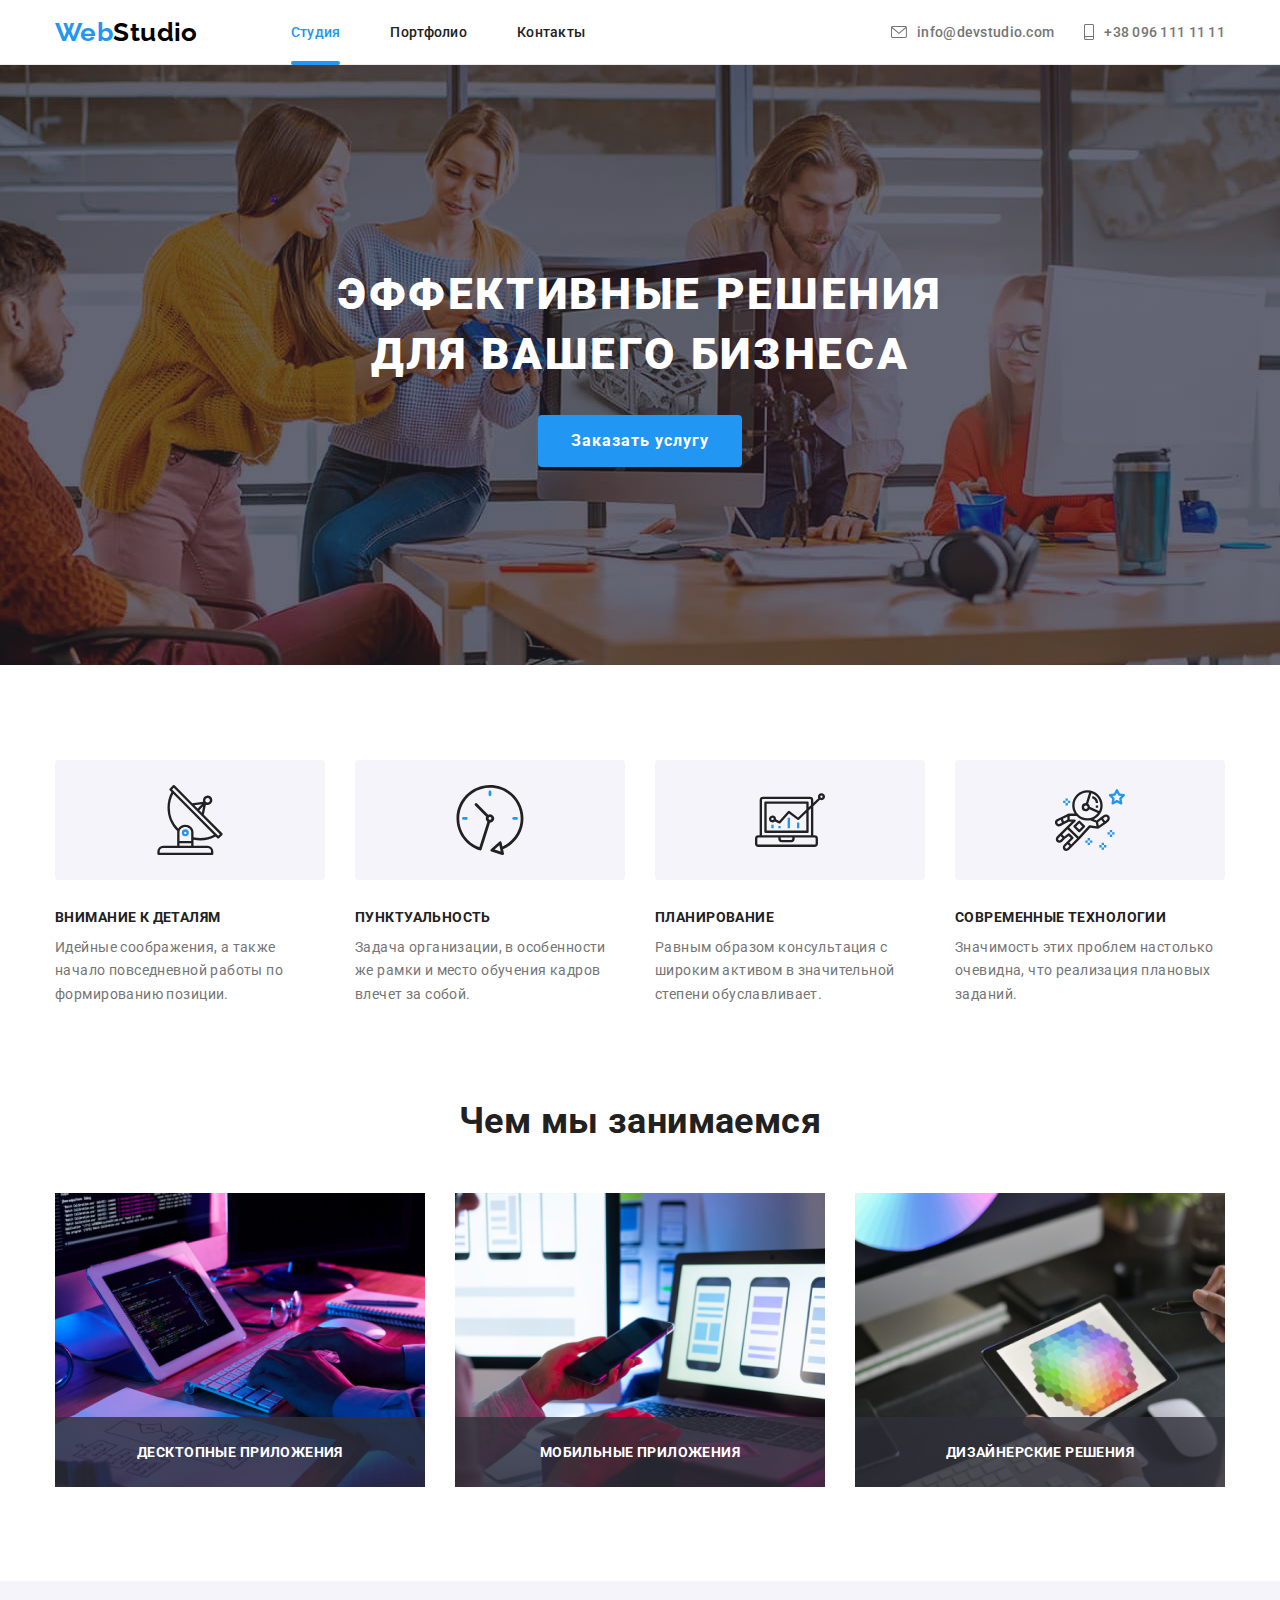
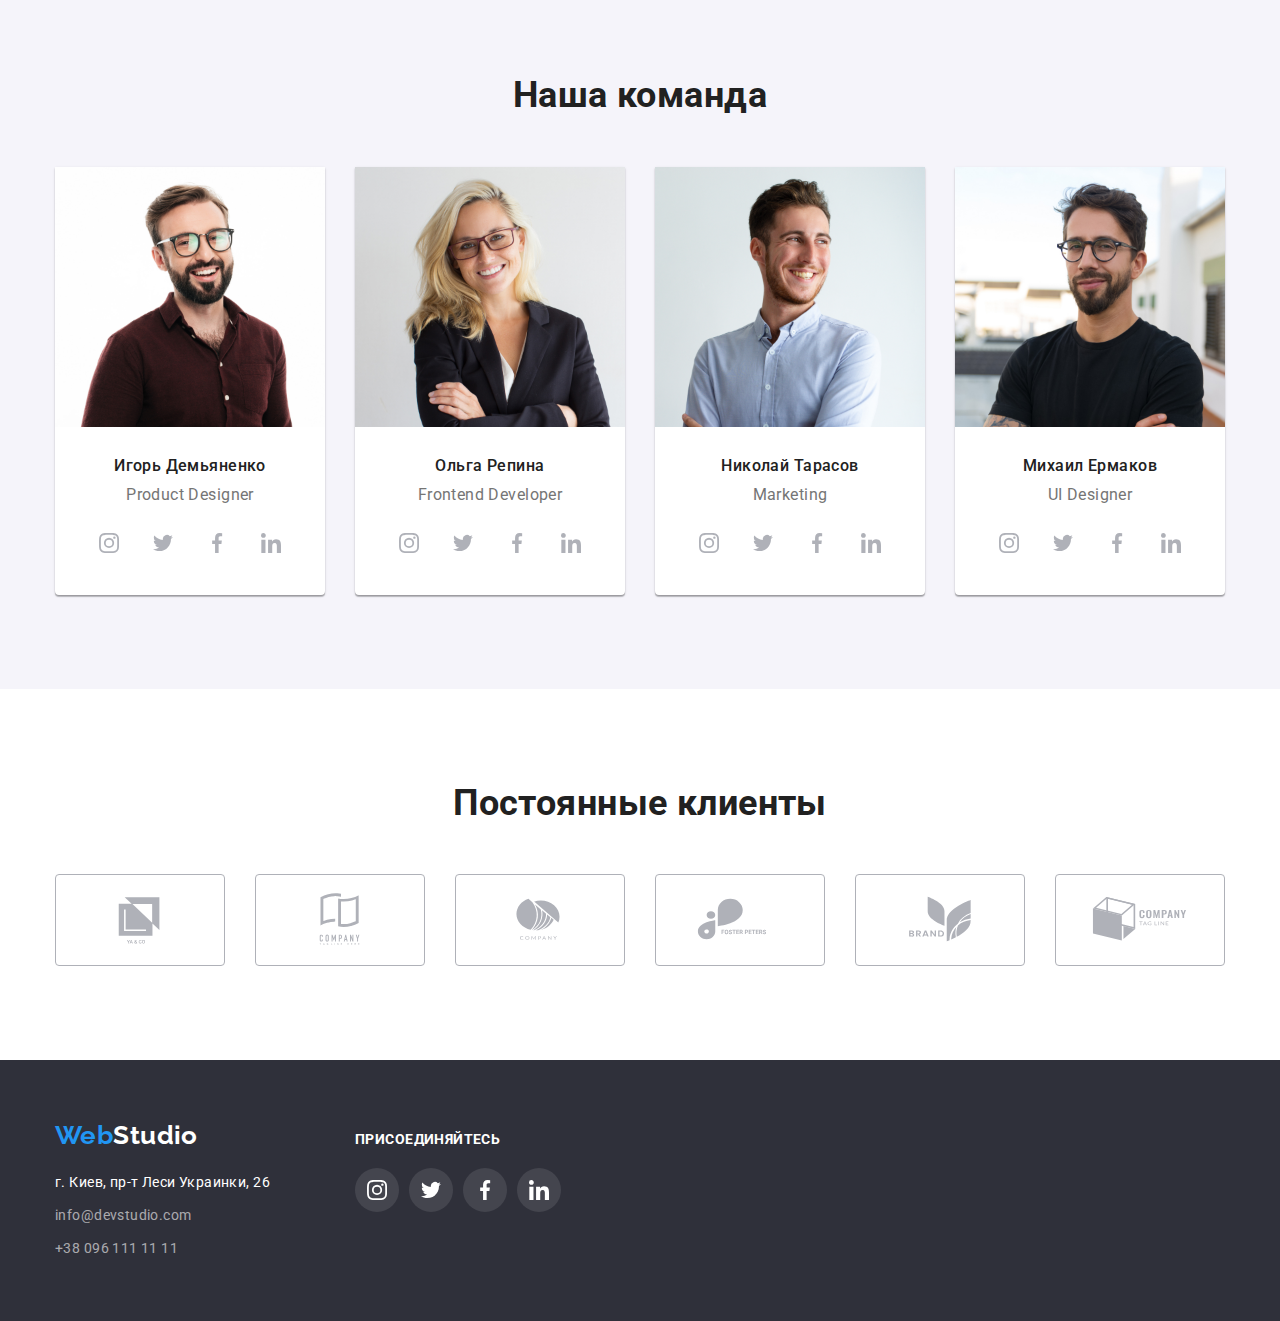
==== index.html @ 7743cda0 "клонирую прошлый репозиторий с работы 5 на 6" ====
<!DOCTYPE html>
<html lang="ru">

<head>
    <meta charset="UTF-8">
    <meta http-equiv="X-UA-Compatible" content="IE=edge">
    <meta name="viewport" content="width=device-width, initial-scale=1.0">
    <title>Document</title>
    <link href="https://fonts.googleapis.com/css2?family=Raleway:wght@700&family=Roboto:wght@400;500;700;900&display=swap"
        rel="stylesheet">
    <link rel="stylesheet"
        href="https://cdnjs.cloudflare.com/ajax/libs/modern-normalize/1.1.0/modern-normalize.min.css">
    <link rel="stylesheet" href="./css/styles.css">
</head>

<body class="page">
    <!--верхняя линия хедер-->
    <header class="page-header">
        <div class="conteiner">
            <!--раздел основной навигации-->
            <nav class="main-nav">
                <!--логотип хедер-->
                <a href="./index.html" class="logo">
                    <span class="accent">Web</span>Studio
                </a>
                <!-- навигация по сайту -->
                <ul class="site-nav list">
                    <li class="item"><a href="./index.html" class="link current">Студия</a></li>
                    <li class="item"><a href="./portfolio.html" class="link current-hover">Портфолио</a></li>
                    <li class="item"><a href="" class="link current-hover">Контакты</a></li>
                </ul>
            </nav>
            <!--контакты хедер-->
            <ul class="contact-nav list">
                <li class="item">
                    <a href="mailto:info@devstudio.com" class="link current-hover">
                        <svg class="icon" width="16" height="12">
                            <use href="./images/icons.svg#envelope"></use>
                        </svg>
                        info@devstudio.com
                    </a>
                </li>
                <li class="item">
                    <a href="tel:+380961111111" class="link current-hover">
                        <svg class="icon" width="10" height="16">
                            <use href="./images/icons.svg#smartphone"></use>
                        </svg>
                        +38 096 111 11 11
                    </a>
                </li>
            </ul>
        </div>
    </header>

    <main>
        <!--Шапка-->
        <section class="section hero">
                <h1 class="hero-title">Эффективные решения для вашего бизнеса</h1>
                <button type="button" class="button primary" data-modal-open>Заказать услугу</button>
        </section>
        
        <!--Особенности-->
        <section class="section">
            <div class="conteiner">
                <!-- этот тег будет скрыт -->
                <h2 class="section-title not-displaye">Особенности</h2>

                <ul class="feature-list list">

                    <li class="item">
                        <div class="for-icon">
                            <svg class="icon" width="70" height="70">
                                <use href="./images/icons.svg#antenna"></use>
                            </svg>
                        </div>
                        <h3 class="title">Внимание к деталям</h3>
                        <p class="text">Идейные соображения, а также начало повседневной работы по формированию позиции.
                        </p>
                    </li>

                    <li class="item">
                        <div class="for-icon">
                            <svg class="icon" width="70" height="70">
                                <use href="./images/icons.svg#clock"></use>
                            </svg>
                        </div>
                        <h3 class="title">Пунктуальность</h3>
                        <p class="text">Задача организации, в особенности же рамки и место обучения кадров влечет за
                            собой.
                        </p>
                    </li>

                    <li class="item">
                        <div class="for-icon">
                            <svg class="icon" width="70" height="70">
                                <use href="./images/icons.svg#diagram"></use>
                            </svg>
                        </div>
                        <h3 class="title">Планирование</h3>
                        <p class="text">Равным образом консультация с широким активом в значительной степени
                            обуславливает.
                        </p>
                    </li>

                    <li class="item">
                        <div class="for-icon">
                            <svg class="icon" width="70" height="70">
                                <use href="./images/icons.svg#astronaut"></use>
                            </svg>
                        </div>
                        <h3 class="title">Современные технологии</h3>
                        <p class="text">Значимость этих проблем настолько очевидна, что реализация плановых заданий.</p>
                    </li>

                </ul>
            </div>
        </section>

        <!--Чем мы занимаемся-->
        <section class="section skills">
            <div class="conteiner">
                <h2 class="section-title">Чем мы занимаемся</h2>

                <ul class="skills-list list">
                    <li class="item">
                        <img class="image" src="./images/programming.jpg" alt="Десктопный приложения" width="370">
                        <h3 class="title">Десктопные приложения</h3>
                    </li>
                    <li class="item">
                        <img class="image" src="./images/Adaptive-layout.jpg" alt="мобильные приложения" width="370">
                        <h3 class="title">Мобильные приложения</h3>
                    </li>
                    <li class="item">
                        <img class="image" src="./images/design-and-art.jpg" alt="дизайнерские решения" width="370">
                        <h3 class="title">Дизайнерские решения</h3>
                    </li>
                </ul>
                
            </div>
        </section>

        <!-- Наша команда -->
        <section class="section team">
            <div class="conteiner">

                <h2 class="section-title">Наша команда</h2>

                <ul class="team-list list">

                    <li class="team-member">
                        <img class="image" src="./images/imgteam.jpg" alt="Дизайнер продуктов" width="270">
                        <div class="bottom-description">
                            <h3 class="title">Игорь Демьяненко</h3>
                            <p class="text">Product Designer</p>
                            <ul class="social-links list">

                                <li class="item">
                                    <a class="link instagram" href="">
                                        <svg class="icon" width="20" height="20">
                                            <use href="./images/icons.svg#instagram"></use>
                                        </svg>
                                    </a>
                                </li>

                                <li class="item">
                                    <a class="link twitter" href="">
                                        <svg class="icon" width="20" height="20">
                                            <use href="./images/icons.svg#twitter"></use>
                                        </svg>
                                    </a>
                                </li>

                                <li class="item">
                                    <a class="link facebook" href="">
                                        <svg class="icon" width="20" height="20">
                                            <use href="./images/icons.svg#facebook"></use>
                                        </svg>
                                    </a>
                                </li>

                                <li class="item">
                                    <a class="link linkedin" href="">
                                        <svg class="icon" width="20" height="20">
                                            <use href="./images/icons.svg#linkedin"></use>
                                        </svg>
                                    </a>
                                </li>

                            </ul>
                        </div>
                    </li>

                    <li class="team-member">
                        <img class="image" src="./images/imgteam1.jpg" alt="Фронтенд-разработчик" width="270">
                        <div class="bottom-description">
                            <h3 class="title">Ольга Репина</h3>
                            <p class="text">Frontend Developer</p>
                            <ul class="social-links list">

                                <li class="item">
                                    <a class="link instagram" href="">
                                        <svg class="icon" width="20" height="20">
                                            <use href="./images/icons.svg#instagram"></use>
                                        </svg>
                                    </a>
                                </li>

                                <li class="item">
                                    <a class="link twitter" href="">
                                        <svg class="icon" width="20" height="20">
                                            <use href="./images/icons.svg#twitter"></use>
                                        </svg>
                                    </a>
                                </li>

                                <li class="item">
                                    <a class="link facebook" href="">
                                        <svg class="icon" width="20" height="20">
                                            <use href="./images/icons.svg#facebook"></use>
                                        </svg>
                                    </a>
                                </li>

                                <li class="item">
                                    <a class="link linkedin" href="">
                                        <svg class="icon" width="20" height="20">
                                            <use href="./images/icons.svg#linkedin"></use>
                                        </svg>
                                    </a>
                                </li>

                            </ul>
                        </div>
                    </li>

                    <li class="team-member">
                        <img class="image" src="./images/imgteam2.jpg" alt="Маркетинг" width="270">
                        <div class="bottom-description">
                            <h3 class="title">Николай Тарасов</h3>
                            <p class="text">Marketing</p>
                            <ul class="social-links list">

                                <li class="item">
                                    <a class="link instagram" href="">
                                        <svg class="icon" width="20" height="20">
                                            <use href="./images/icons.svg#instagram"></use>
                                        </svg>
                                    </a>
                                </li>

                                <li class="item">
                                    <a class="link twitter" href="">
                                        <svg class="icon" width="20" height="20">
                                            <use href="./images/icons.svg#twitter"></use>
                                        </svg>
                                    </a>
                                </li>

                                <li class="item">
                                    <a class="link facebook" href="">
                                        <svg class="icon" width="20" height="20">
                                            <use href="./images/icons.svg#facebook"></use>
                                        </svg>
                                    </a>
                                </li>

                                <li class="item">
                                    <a class="link linkedin" href="">
                                        <svg class="icon" width="20" height="20">
                                            <use href="./images/icons.svg#linkedin"></use>
                                        </svg>
                                    </a>
                                </li>

                            </ul>
                        </div>
                    </li>

                    <li class="team-member">
                        <img class="image" src="./images/imgteam3.jpg" alt="дизайнер интерфейсов" width="270">
                        <div class="bottom-description">
                            <h3 class="title">Михаил Ермаков</h3>
                            <p class="text">UI Designer</p>

                            <ul class="social-links list">
                                
                                <li class="item">
                                    <a class="link instagram" href="">
                                        <svg class="icon" width="20" height="20">
                                            <use href="./images/icons.svg#instagram"></use>
                                        </svg>
                                    </a>
                                </li>

                                <li class="item">
                                    <a class="link twitter" href="">
                                        <svg class="icon" width="20" height="20">
                                            <use href="./images/icons.svg#twitter"></use>
                                        </svg>
                                    </a>
                                </li>

                                <li class="item">
                                    <a class="link facebook" href="">
                                        <svg class="icon" width="20" height="20">
                                            <use href="./images/icons.svg#facebook"></use>
                                        </svg>
                                    </a>
                                </li>

                                <li class="item">
                                    <a class="link linkedin" href="">
                                        <svg class="icon" width="20" height="20">
                                            <use href="./images/icons.svg#linkedin"></use>
                                        </svg>
                                    </a>
                                </li>

                            </ul>
                        </div>
                    </li>

                </ul>

            </div>
        </section>

        <!-- Постоянные клиенты -->
        <section class="section">
            <div class="conteiner">
                <h2 class="section-title">Постоянные клиенты</h2>
                <ul class="list-clients list">

                    <li class="item">
                        <a class="link" href="">
                            <svg class="icon" width="106" height="60">
                                <use href="./images/icons.svg#Logo1"></use> 
                            </svg>
                        </a>
                    </li>

                    <li class="item">
                        <a class="link" href="">
                            <svg class="icon" width="106" height="60">
                                <use href="./images/icons.svg#Logo2"></use> 
                            </svg>
                        </a>
                    </li>

                    <li class="item">
                        <a class="link" href="">
                            <svg class="icon" width="106" height="60">
                                <use href="./images/icons.svg#Logo3"></use> 
                            </svg>
                        </a>
                    </li>

                    <li class="item">
                        <a class="link" href="">
                            <svg class="icon" width="106" height="60">
                                <use href="./images/icons.svg#Logo4"></use> 
                            </svg>
                        </a>
                    </li>

                    <li class="item">
                        <a class="link" href="">
                            <svg class="icon" width="106" height="60">
                                <use href="./images/icons.svg#Logo5"></use> 
                            </svg>
                        </a>
                    </li>

                    <li class="item">
                        <a class="link" href="">
                            <svg class="icon" width="106" height="60">
                                <use href="./images/icons.svg#Logo6"></use> 
                            </svg>
                        </a>
                    </li>

                </ul>
            </div>
        </section>


    </main>

    <!--подвал-->
    <footer class="page-footer">
        <div class="conteiner">

            <div class="logo-and-contacts">
                <!--логотип футер-->
                <a href="./index.html" class="logo">
                    <span class="accent">Web</span>Studio
                </a>

                <!--контакты футер-->
                <address class="contact-footer list">
                    <p class="text">г. Киев, пр-т Леси Украинки, 26</p>
                    <a class="link" href="mailto:info@devstudio.com">info@devstudio.com</a>
                    <a class="link" href="tel:+380961111111">+38 096 111 11 11</a>
                </address>
            </div>

            <!-- наши соцсети  -->
            <div class="our-social-networks">
                <h2 class="titel">присоединяйтесь</h2>
                <ul class="social-links list">

                    <li class="item">
                        <a class="link instagram" href="">
                            <svg class="icon" width="20" height="20">
                                <use href="./images/icons.svg#instagram"></use>
                            </svg>
                        </a>
                    </li>

                    <li class="item">
                        <a class="link twitter" href="">
                            <svg class="icon" width="20" height="20">
                                <use href="./images/icons.svg#twitter"></use>
                            </svg>
                        </a>
                    </li>

                    <li class="item">
                        <a class="link facebook" href="">
                            <svg class="icon" width="20" height="20">
                                <use href="./images/icons.svg#facebook"></use>
                            </svg>
                        </a>
                    </li>

                    <li class="item">
                        <a class="link linkedin" href="">
                            <svg class="icon" width="20" height="20">
                                <use href="./images/icons.svg#linkedin"></use>
                            </svg>
                        </a>
                    </li>

                </ul>
            </div>
         
        </div>
    </footer>

    <!-- модальное окно (можно в любой части странице писать код он будет позицеонирован абсолютно) -->
    <div class="beckdrop is-hidden" data-modal>
        <div class="modal">
            <button type="button" class="button" data-modal-close >
                <svg class="icon" width="18" height="18">
                    <use href="./images/icons.svg#close-black"></use>
                </svg>
            </button>
        </div>
    </div>

    <!-- js для вкл/откл модального окна через селектор класса is-hidden (кнопка в hero/кнопка в modal) -->
    <script src="./js/modal.js"></script>
    
</body>

</html>
---- css/styles.css ----
/*цвет текста вторичный #757575;*/
/*цвет текста основной #212121;*/
/*цвет текста WebStudio #000000 #2196F3 #FFFFFF;*/
/*цвет текста кнопка, ссылки #2196F3;*/
/*нижние контакты rgba(255, 255, 255, 0.6);*/
/*цвет фона оновной #E5E5E5;*/
/*цвет фона хедер #FFFFFF;*/
/*цвет фона шапка, футер  #2F303A;*/
/*цвет фона наша команта #F5F4FA;*/
/*цвет фона наша команда карточки #FFFFFF;*/

:root {
  --primary-text-color: #757575;
  --title-text-color: #212121;
  --accent-color: #2196f3;
  --accent-color-effect: #188ce8;
  --text-color-white-a: rgba(255, 255, 255, 0.6);
  --text-color-white: #ffffff;
  --text-color-blac: #000000;
  --bg-color-white: #ffffff;
  --bg-color-light: #f5f4fa;
  --bg-color-hero: #c4c4c4;
  --bg-color-footer: #2f303a;
  --block-border-line: #ececec;
  --card-border-color: #eeeeee;
  --color4: #afb1b8;
  --color3: #757575;
  --size: 24px;
}

body {
  color: var(--primary-text-color);
  background-color: var(--bg-color-white);
  font-family: Roboto, sans-serif;
  letter-spacing: 0.03em;
  font-size: 14px;
}

img {
  display: block;
  width: 100%;
  height: auto;
}

h1,
h2,
h3,
h4,
h5,
h6,
p {
  margin: 0;
}

/* all lists */
.list {
  padding: 0;
  margin: 0;
  list-style: none;
}

/* section container */
.conteiner {
  width: 1200px;
  margin-left: auto;
  margin-right: auto;
  padding-left: 15px;
  padding-right: 15px;
}

/*header*/
.page-header {
  background-color: var(--text-color-white);
  border-bottom: 1px solid var(--block-border-line);
}

.page-header .conteiner,
.conteiner .main-nav,
.main-nav .site-nav,
.conteiner .contact-nav {
  display: flex;
  align-items: center;
  flex-wrap: wrap;
}

/*header logo*/
.logo {
  margin-right: 93px;
  color: var(--text-color-blac);
  font-family: Raleway, cursive;
  font-weight: bold;
  font-size: 26px;
  line-height: 1.19;
  text-decoration: none;
}

.logo .accent {
  color: var(--accent-color);
}

/*site-nav and contact-nav*/
.site-nav .item:not(:last-child) {
  margin-right: 50px;
}

.site-nav .link.current {
  color: var(--accent-color);
  position: relative;
}

.site-nav .link.current::after {
  content: ' ';
  position: absolute;
  left: 0;
  bottom: -1px;
  width: 100%;
  min-height: 4px;
  border-radius: 4px;
  background-color: var(--accent-color);
}

/* not in those assignments */
/* .site-nav .current-hover,
.contact-nav .current-hover {
  position: relative;
}
.site-nav .current-hover::after,
.contact-nav .current-hover::after {
  content: ' ';
  position: absolute;
  left: 0;
  bottom: -1px;
  width: 100%;
  min-height: 4px;
  border-radius: 4px;
  background-color: var(--accent-color);
  transform: scale(0);

  transition-property: transform;
  transition-duration: 250ms;
  transition-timing-function: cubic-bezier(0.4, 0, 0.2, 1);
}
.site-nav .current-hover:hover::after,
.contact-nav .current-hover:hover::after,
.site-nav .current-hover:focus::after,
.contact-nav .current-hover:focus::after {
  transform: scale(1);
} */
/* not in those assignments */

.conteiner .contact-nav {
  margin-left: auto;
}

.contact-nav .item:not(:last-child) {
  margin-right: 30px;
}

.site-nav .link,
.contact-nav .link {
  display: block;
  padding: 24px 0;
  color: var(--title-text-color);
  font-weight: 500;
  line-height: 1.15;
  letter-spacing: 0.02em;
  text-decoration: none;

  transition-property: color;
  transition-duration: 250ms;
  transition-timing-function: cubic-bezier(0.4, 0, 0.2, 1);
}

.contact-nav .link {
  display: flex;
  align-items: center;
  color: var(--primary-text-color);
  fill: var(--color3);

  transition-property: color, fill;
}

.site-nav .link:hover,
.site-nav .link:focus,
.contact-nav .link:hover,
.contact-nav .link:focus {
  color: var(--accent-color);
  fill: var(--accent-color);
}

.contact-nav .icon {
  margin-right: 10px;
}

/* main */
/*hero*/
.section.hero {
  max-width: 1600px;
  height: 600px;
  margin-left: auto;
  margin-right: auto;
  background-color: var(--bg-color-hero);
  background-image: linear-gradient(to right, rgba(47, 48, 58, 0.4), rgba(47, 48, 58, 0.4)),
    url(../images/hero-background-image.jpg);
  background-repeat: no-repeat;
  background-position: center;
  background-size: cover;
}

.section.hero {
  text-align: center;
  padding-top: 200px;
  padding-bottom: 200px;
}

.hero .hero-title {
  max-width: 696px;
  margin: auto;
  margin-bottom: 30px;
  font-weight: 900;
  font-size: 44px;
  line-height: 1.36;
  letter-spacing: 0.06em;
  text-transform: uppercase;
  color: var(--text-color-white);
}

/*button*/
.button {
  color: var(--title-text-color);
  background-color: var(--bg-color-light);
  cursor: pointer;
  border-radius: 4px;
  border: 1px solid transparent;
  padding: 0;
  margin: 0;
}

/*hero button*/
.hero .button.primary {
  font-family: inherit;
  font-weight: bold;
  font-size: 16px;
  line-height: 1.87;
  align-items: center;
  letter-spacing: 0.06em;
  padding: 10px 32px;
}

.button.primary {
  color: var(--text-color-white);
  background-color: var(--accent-color);

  transition-property: background-color, box-shadow;
  transition-duration: 250ms;
  transition-timing-function: cubic-bezier(0.4, 0, 0.2, 1);
}

.button.primary:hover,
.button.primary:focus {
  background-color: var(--accent-color-effect);
  box-shadow: 0px 4px 4px rgba(0, 0, 0, 0.15);
}

/*button filter page portfolio*/
.filter.list {
  display: flex;
  justify-content: center;
  margin-bottom: 50px;
}

.filter .items:not(:last-child) {
  margin-right: 8px;
}

.filter .button {
  font-family: inherit;
  font-weight: 500;
  font-size: 16px;
  line-height: 1.62;
  letter-spacing: 0.03em;
  padding: 6px 22px;

  transition-property: color, background-color, box-shadow;
  transition-duration: 250ms;
  transition-timing-function: cubic-bezier(0.4, 0, 0.2, 1);
}

.filter .button:hover,
.filter .button:focus {
  color: var(--text-color-white);
  background-color: var(--accent-color);
  box-shadow: 0px 3px 1px rgba(0, 0, 0, 0.1), 0px 1px 2px rgba(0, 0, 0, 0.08),
    0px 2px 2px rgba(0, 0, 0, 0.12);
}

/*section*/
.section {
  padding-top: 94px;
  padding-bottom: 94px;
}

.section-title {
  margin-top: 0;
  margin-bottom: 50px;
  font-weight: bold;
  font-size: 36px;
  line-height: 1.16;
  text-align: center;
  color: var(--title-text-color);
}

/* hidden headers */
.section-title.not-displaye {
  visibility: hidden;
  margin-bottom: -41.25px;
}

/*features*/
.feature-list {
  display: flex;
  margin-left: -30px;
}

.feature-list .item {
  margin-left: 30px;
  flex-basis: calc(100% / 4 - 30px);
}

.feature-list .for-icon {
  display: flex;
  width: 100%;
  height: 120px;
  background-color: var(--bg-color-light);
  border-radius: 4px;
  margin-bottom: 30px;
}

.for-icon .icon {
  /* width: 70px;
  height: 70px; */
  margin: auto;
}

.feature-list .title {
  margin-bottom: 10px;
  font-weight: bold;
  font-size: 14px;
  line-height: 1.14;
  text-transform: uppercase;
  color: var(--title-text-color);
}

.feature-list .text {
  line-height: 1.71;
}

/* skills */
.section.skills {
  padding-top: 0;
}

.skills .skills-list {
  display: flex;
  margin-left: -30px;
}

.skills-list .item {
  margin-left: 30px;
  flex-basis: calc(100% / 3 - 30px);
  position: relative;
}

.skills-list .title {
  display: flex;
  justify-content: center;
  align-items: center;
  background-color: rgba(47, 48, 58, 0.8);
  color: var(--text-color-white);
  font-size: 14px;
  text-transform: uppercase;
  position: absolute;
  width: 100%;
  min-height: 70px;
  bottom: 0;
}

/*our team*/
.team {
  background-color: var(--bg-color-light);
}

.team-list {
  display: flex;
  margin-left: -30px;
}

.team-list .team-member {
  background-color: var(--bg-color-white);
  text-align: center;
  margin-left: 30px;
  flex-basis: calc(100% / 4 - 30px);
  box-shadow: 0px 1px 3px rgba(0, 0, 0, 0.12), 0px 1px 1px rgba(0, 0, 0, 0.14),
    0px 2px 1px rgba(0, 0, 0, 0.2);
  border-radius: 0px 0px 4px 4px;
}

.team-member .bottom-description {
  padding: 30px 32px;
}

.team-member .title {
  font-weight: 500;
  color: var(--title-text-color);
  margin-bottom: 10px;
}

.team-member .title,
.team-member .text {
  font-size: 16px;
  line-height: 1.18;
}
.team-member .social-links,
.page-footer .social-links {
  display: flex;
  flex-wrap: wrap;
  margin-left: -10px;
}

.social-links .item {
  margin-left: 10px;
  margin-top: 16px;
}

.social-links .link {
  display: flex;
  width: 44px;
  height: 44px;
  border-radius: 50%;
  fill: var(--color4);

  transition-property: background-color, fill;
  transition-duration: 250ms;
  transition-timing-function: cubic-bezier(0.4, 0, 0.2, 1);
}

.social-links .icon {
  margin: auto;
}

.social-links .link:hover,
.social-links .link:focus {
  background-color: var(--accent-color);
  fill: var(--text-color-white);
}

/* Regular customers */
.section .list-clients {
  display: flex;
  margin-left: -30px;
}

.list-clients .item {
  margin-left: 30px;
  flex-basis: calc(100% / 6 - 30px);
}

.list-clients .link {
  display: flex;
  width: 100%;
  height: 92px;
  border-radius: 4px;
  border: 1px solid #afb1b8;
  fill: var(--color4);

  transition-property: border, fill;
  transition-duration: 250ms;
  transition-timing-function: cubic-bezier(0.4, 0, 0.2, 1);
}

.list-clients .link:hover,
.list-clients .link:focus {
  border: 1px solid var(--accent-color);
  fill: var(--accent-color);
}

.list-clients .icon {
  margin: auto;
}

/*page portfolio our work*/
.works-list {
  display: flex;
  flex-wrap: wrap;
  margin-left: -30px;
  margin-top: -30px;
}

.works-list > .works-categories {
  flex-basis: calc(100% / 3 - 30px);
  margin-left: 30px;
  margin-top: 30px;
}

.works-categories .link {
  display: block;
  text-decoration: none;

  transition-property: box-shadow;
  transition-duration: 250ms;
  transition-timing-function: cubic-bezier(0.4, 0, 0.2, 1);
}

.works-categories .link:hover,
.works-categories .link:focus {
  box-shadow: 0px 1px 1px rgba(0, 0, 0, 0.12), 0px 4px 4px rgba(0, 0, 0, 0.06),
    1px 4px 6px rgba(0, 0, 0, 0.16);
}

.works-categories .thumb-description {
  position: relative;
  overflow: hidden;
}

.thumb-description .text {
  position: absolute;
  width: 100%;
  height: 100%;
  top: 0;
  left: 0;
  padding: 63px 24px;
  background-color: rgba(33, 150, 243, 0.9);
  color: var(--text-color-white);
  font-size: 18px;
  line-height: 1.55;

  transform: translateY(101%);

  transition-property: transform;
  transition-duration: 250ms;
  transition-timing-function: cubic-bezier(0.4, 0, 0.2, 1);
}

.works-categories:hover .link .thumb-description .text,
.works-categories .link:focus .thumb-description .text {
  transform: translateY(0);
}

.works-categories .thumb {
  border: solid 1px var(--card-border-color);
  border-top: 0;
  padding: 20px 24px;
}

.thumb .title {
  font-weight: bold;
  font-size: 18px;
  line-height: 2;
  letter-spacing: 0.06em;
  color: var(--title-text-color);
  margin: 0 0 4px;
}

.thumb .text {
  font-size: 16px;
  line-height: 1.87;
  color: var(--primary-text-color);
}

/*footer*/
.page-footer {
  background-color: var(--bg-color-footer);
  color: var(--text-color-white);
  padding-top: 60px;
  padding-bottom: 60px;
}

.page-footer .conteiner {
  display: flex;
  align-items: baseline;
}

/*logo footer*/
.logo-and-contacts .logo {
  color: var(--text-color-white);
  margin-bottom: 20px;
  margin-right: 0;
  display: inline-block;
}

/* contacts footer */
.logo-and-contacts .contact-footer {
  width: 230px;
  margin-right: 70px;
}

.contact-footer .text,
.contact-footer .link {
  font-style: normal;
  line-height: 1.71;
  display: block;
}

.contact-footer .link {
  color: var(--text-color-white-a);
  text-decoration: none;
  margin-top: 9px;

  transition-property: color;
  transition-duration: 250ms;
  transition-timing-function: cubic-bezier(0.4, 0, 0.2, 1);
}

.contact-footer .link:hover,
.contact-footer .link:focus {
  color: var(--accent-color);
}

/* our social networks */
.our-social-networks .titel {
  font-size: 14px;
  line-height: 1.14;
  text-transform: uppercase;
}

.our-social-networks .item {
  margin-top: 20px;
}

.our-social-networks .link {
  background-color: rgba(255, 255, 255, 0.1);
  fill: var(--text-color-white);
}

/* beckdrop */
.beckdrop {
  position: fixed;
  top: 0;
  left: 0;
  width: 100%;
  height: 100%;
  background-color: rgba(0, 0, 0, 0.2);
  opacity: 1;

  transition: opacity 250ms cubic-bezier(0.4, 0, 0.2, 1),
    visibility 250ms cubic-bezier(0.4, 0, 0.2, 1);
}

.beckdrop.is-hidden {
  opacity: 0;
  visibility: hidden;
  pointer-events: none;
}

.beckdrop .modal {
  position: absolute;
  min-width: 528px;
  min-height: 581px;
  top: 50%;
  left: 50%;
  padding: 40px;
  background: var(--bg-color-white);
  box-shadow: 0px 1px 3px rgba(0, 0, 0, 0.12), 0px 1px 1px rgba(0, 0, 0, 0.14),
    0px 2px 1px rgba(0, 0, 0, 0.2);
  border-radius: 4px;

  transform: translate(-50%, -50%) scale(1);

  transition: transform 250ms cubic-bezier(0.4, 0, 0.2, 1);
}

.beckdrop.is-hidden .modal {
  transform: translate(-50%, -50%) scale(0.9);
}

.modal .button {
  position: absolute;
  top: 8px;
  right: 8px;
  display: flex;
  width: 30px;
  height: 30px;
  border: 1px solid rgba(0, 0, 0, 0.1);
  border-radius: 50%;
}

.modal .icon {
  fill: var(--text-color-blac);
  margin: auto;
}
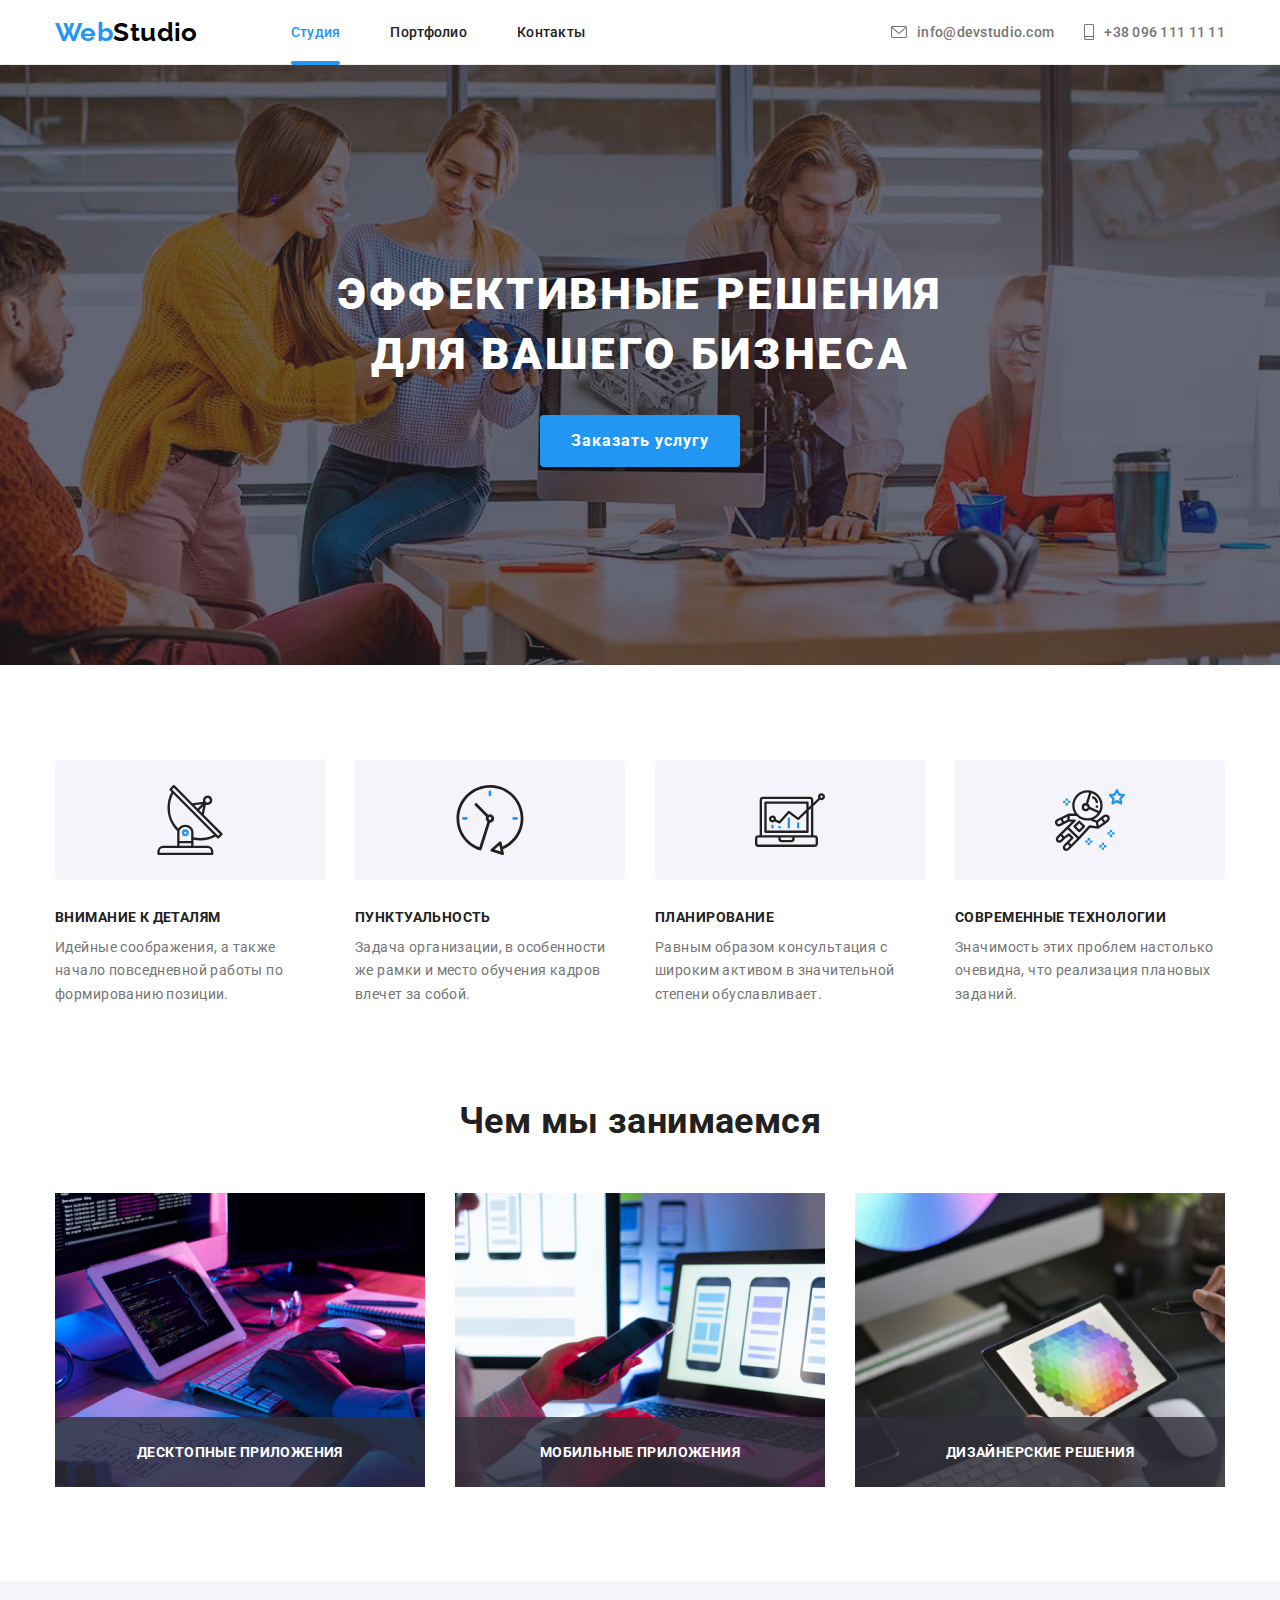
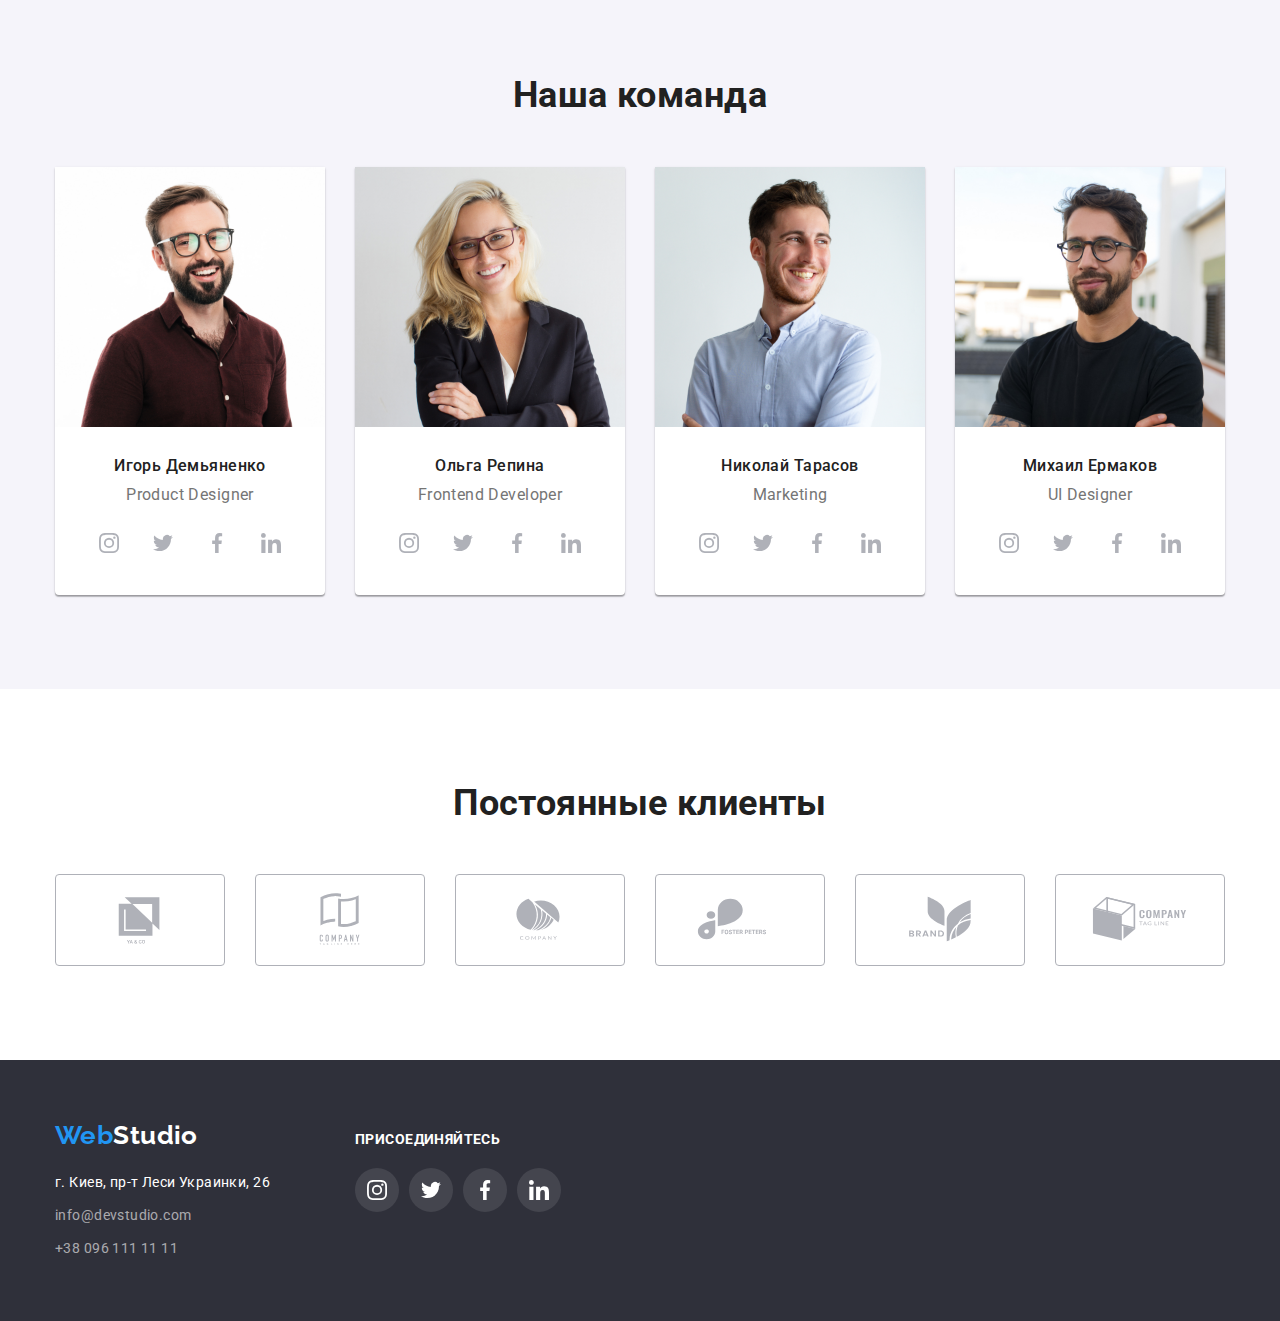
==== commit 8cc26620: "Добавить" ====
--- a/index.html
+++ b/index.html
@@ -447,14 +447,51 @@
         </div>
     </footer>
 
-    <!-- модальное окно (можно в любой части странице писать код он будет позицеонирован абсолютно) -->
+    <!-- модальное окно бекдропом (для для бекдроба и модалки можно в любой части странице писать код поскольку он будет позицеонирован абсолютно) -->
     <div class="beckdrop is-hidden" data-modal>
         <div class="modal">
-            <button type="button" class="button" data-modal-close >
+            <button type="button" class="button-close" data-modal-close >
                 <svg class="icon" width="18" height="18">
                     <use href="./images/icons.svg#close-black"></use>
                 </svg>
             </button>
+
+            <Form class="modal-form">
+
+                <b class="form-request">Оставьте свои данные, мы вам перезвоним</b>
+                
+                <div class="form-field">
+                    <label class="form-label" for="name">Имя</label>
+                    <input class="form-input" type="text" name="name" id="name">
+                </div>
+
+                <div class="form-field">
+                    <label class="form-label" for="tel">Телефон</label>
+                    <input class="form-input" type="tel" name="tel" id="tel">
+                </div>
+
+                <div class="form-field">
+                    <label class="form-label" for="mail">Почта</label>
+                    <input class="form-input" type="email" name="mail" id="mail">
+                </div>
+
+                <div class="form-field">
+                    <label class="form-label" for="comment">Комментарий</label>
+                    <textarea class="form-textarea" name="comment" placeholder="Введите текст" id="comment"></textarea>
+                </div>
+
+                <div class="form-field">
+                    <input class="form-checkbox" type="checkbox" name="mailing" value="mailing" id="agreement"/>
+                    <label class="form-label" for="agreement">
+                        Соглашаюсь с рассылкой и принимаю
+                        <a class="link" href="">Условия договора</a>
+                    </label>
+                </div>
+
+                <button class="button primary" type="submit">Отправить</button>
+
+            </Form>
+
         </div>
     </div>
 
--- a/css/styles.css
+++ b/css/styles.css
@@ -237,19 +237,21 @@
 }
 
 /*hero button*/
-.hero .button.primary {
+.button.primary {
   font-family: inherit;
   font-weight: bold;
   font-size: 16px;
   line-height: 1.87;
   align-items: center;
   letter-spacing: 0.06em;
-  padding: 10px 32px;
+  min-width: 200px;
+  padding: 10px 0;
 }
 
 .button.primary {
   color: var(--text-color-white);
   background-color: var(--accent-color);
+  box-shadow: 0px 4px 4px rgba(0, 0, 0, 0.15);
 
   transition-property: background-color, box-shadow;
   transition-duration: 250ms;
@@ -673,7 +675,8 @@
   transform: translate(-50%, -50%) scale(0.9);
 }
 
-.modal .button {
+/* button close */
+.modal .button-close {
   position: absolute;
   top: 8px;
   right: 8px;
@@ -683,8 +686,75 @@
   border: 1px solid rgba(0, 0, 0, 0.1);
   border-radius: 50%;
 }
-
-.modal .icon {
+.modal .button-close .icon {
   fill: var(--text-color-blac);
   margin: auto;
 }
+
+/* modal form */
+.modal-form .form-request {
+  color: var(--title-text-color);
+  display: block;
+  margin-bottom: 12px;
+  font-size: 20px;
+  text-align: center;
+  letter-spacing: 0.03em;
+}
+
+.modal-form .form-field {
+  display: flex;
+  flex-direction: column;
+  margin-bottom: 10px;
+}
+.modal-form .form-field:nth-child(6) {
+  margin-top: 20px;
+  margin-bottom: 30px;
+  flex-direction: row;
+  justify-content: center;
+  align-items: center;
+}
+
+.form-field .form-label {
+  font-size: 12px;
+  line-height: 1.16;
+  letter-spacing: 0.01em;
+  margin-bottom: 4px;
+}
+
+.form-field .form-input {
+  padding: 11px 12px;
+  border: 1px solid rgba(33, 33, 33, 0.2);
+  border-radius: 4px;
+}
+
+.form-field:nth-child(6) .form-checkbox {
+  margin-right: 8px;
+}
+.form-field:nth-child(6) .form-label,
+.form-field:nth-child(6) .link {
+  margin: 0;
+  font-size: 14px;
+  line-height: 1.71;
+  letter-spacing: 0.03em;
+}
+
+.form-field .form-textarea {
+  margin: 0;
+  padding: 12px 16px;
+  border: 1px solid rgba(33, 33, 33, 0.2);
+  border-radius: 4px;
+  min-height: 120px;
+  resize: none;
+}
+.form-field .form-textarea::placeholder {
+  color: rgba(117, 117, 117, 0.5);
+  font-size: 12px;
+  line-height: 1.16;
+  letter-spacing: 0.01em;
+}
+
+.modal-form .button.primary {
+  display: block;
+  margin-left: auto;
+  margin-right: auto;
+}
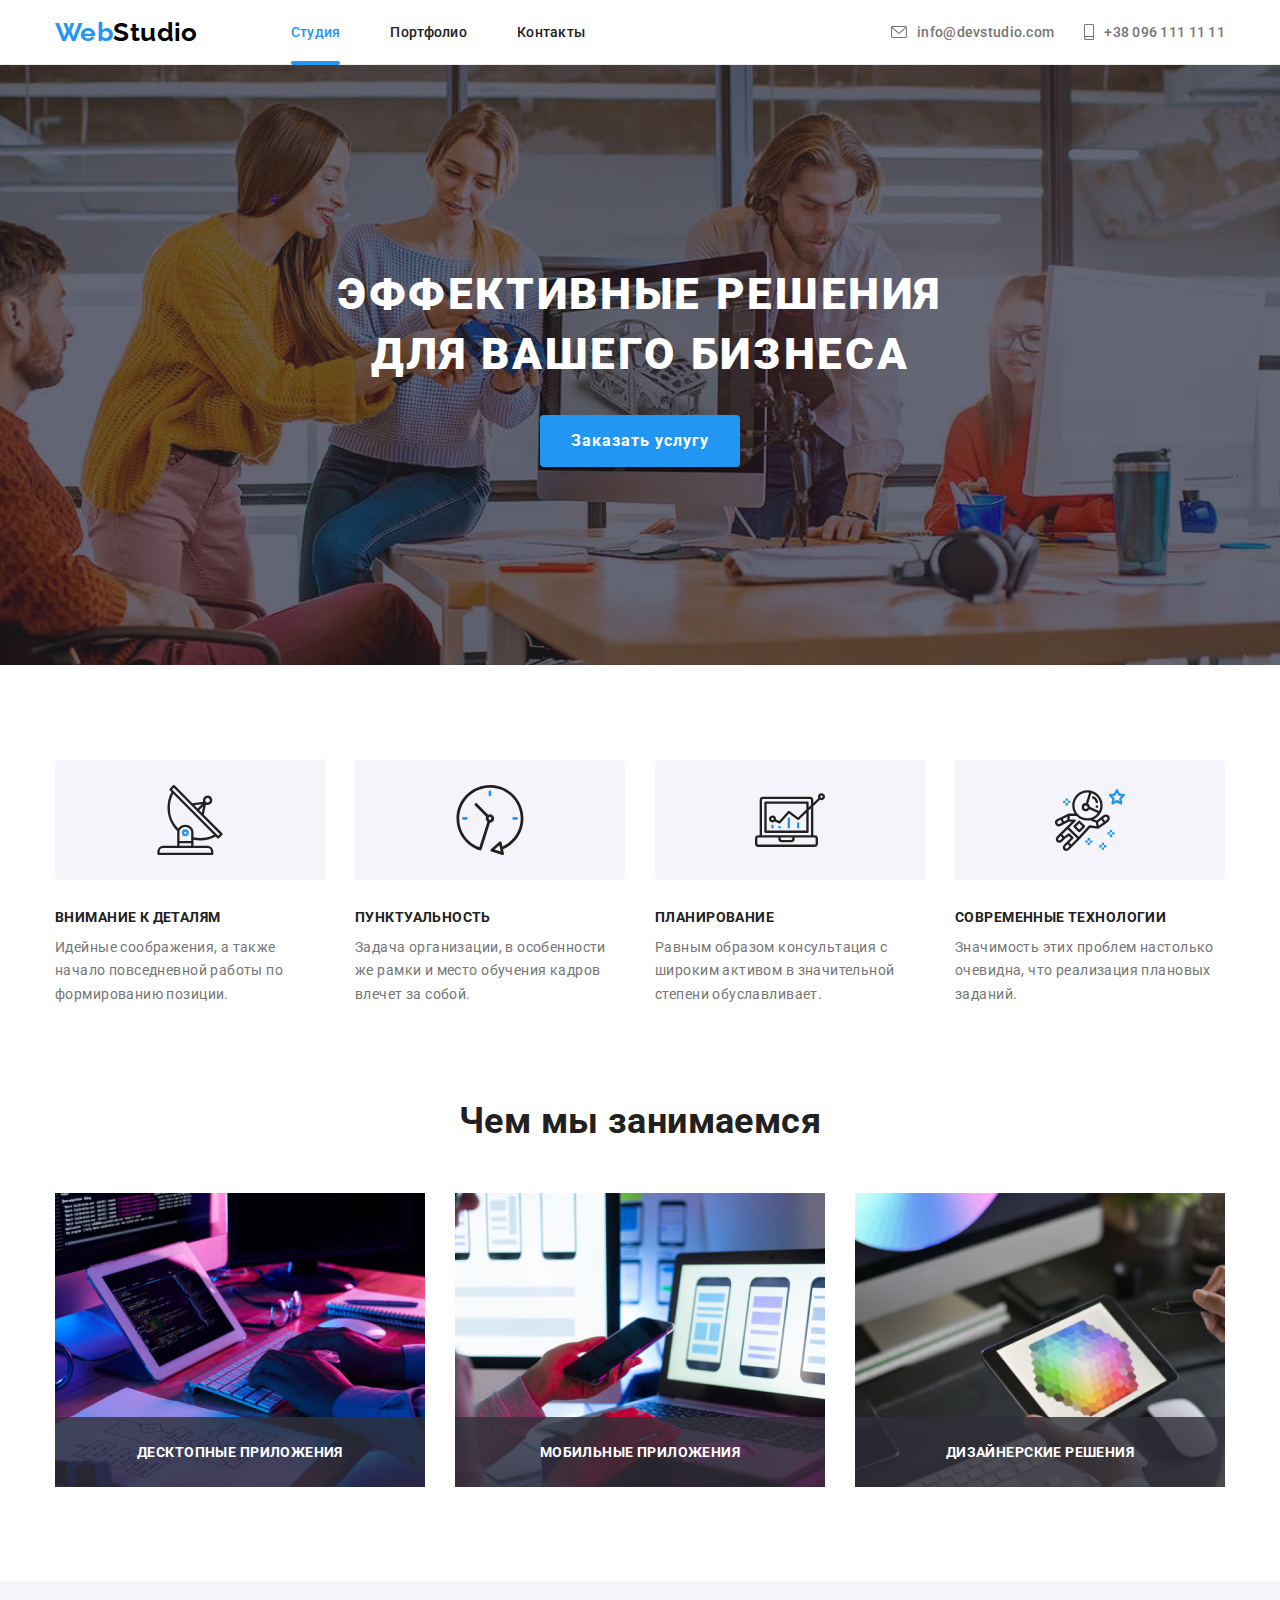
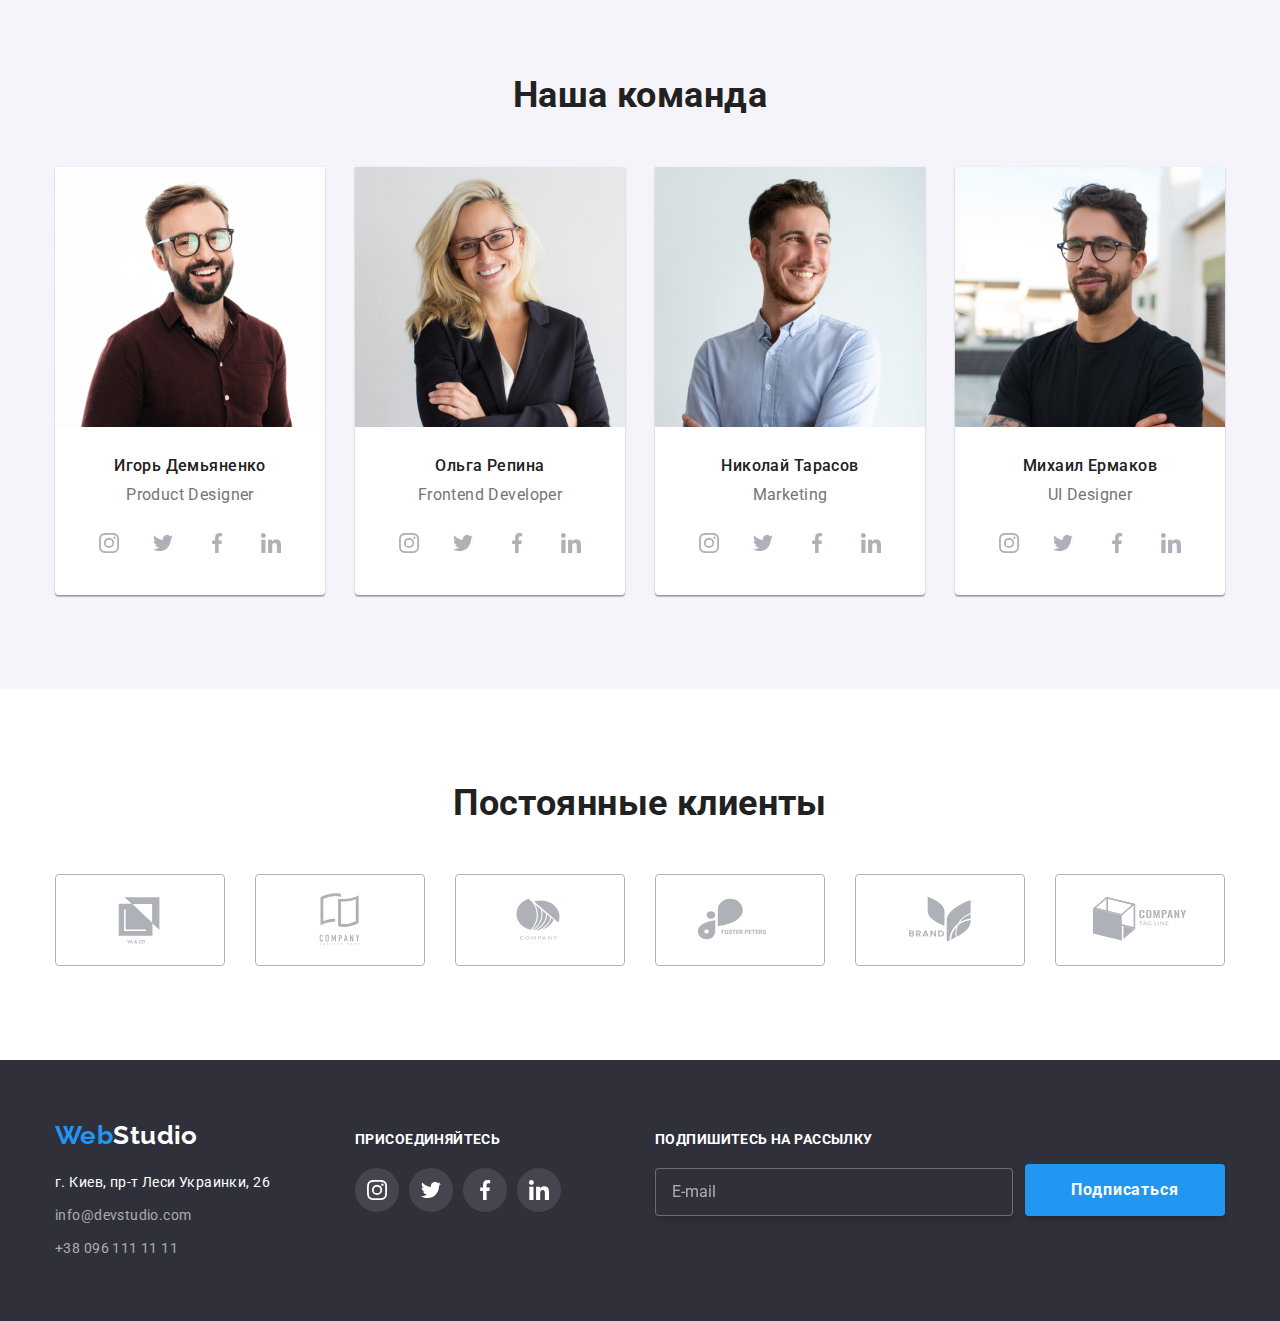
==== commit 6c7793be: "добавление формы в футер" ====
--- a/index.html
+++ b/index.html
@@ -443,6 +443,17 @@
 
                 </ul>
             </div>
+
+            <Form class="form-footer">
+
+                <div class="form-field">
+                    <label class="form-label" for="mail">Подпишитесь на рассылку</label>
+                    <input class="form-input" type="email" name="mail" id="mail" placeholder="E-mail">
+                </div>
+
+                <button class="button primary" type="submit">Подписаться</button>
+
+            </Form>
          
         </div>
     </footer>
--- a/css/styles.css
+++ b/css/styles.css
@@ -580,6 +580,7 @@
 .page-footer .conteiner {
   display: flex;
   align-items: baseline;
+  flex-wrap: wrap;
 }
 
 /*logo footer*/
@@ -632,6 +633,44 @@
 .our-social-networks .link {
   background-color: rgba(255, 255, 255, 0.1);
   fill: var(--text-color-white);
+}
+
+/* form footer */
+.form-footer {
+  display: flex;
+  align-items: flex-end;
+  margin-left: auto;
+}
+
+.form-footer .form-field {
+  display: flex;
+  flex-direction: column;
+}
+
+.form-footer .form-field .form-label {
+  font-weight: bold;
+  line-height: 1.14;
+  text-transform: uppercase;
+  margin-bottom: 20px;
+}
+
+.form-footer .form-field .form-input {
+  background: #2f303a;
+  min-width: 358px;
+  padding: 15px 16px;
+  border: 1px solid rgba(255, 255, 255, 0.3);
+  filter: drop-shadow(0px 4px 4px rgba(0, 0, 0, 0.15));
+  border-radius: 4px;
+}
+
+.form-footer .form-field .form-input::placeholder {
+  font-size: 16px;
+  line-height: 1.25;
+  color: rgba(255, 255, 255, 0.6);
+}
+
+.form-footer .button {
+  margin-left: 12px;
 }
 
 /* beckdrop */
@@ -714,31 +753,31 @@
   align-items: center;
 }
 
-.form-field .form-label {
+.modal-form .form-field .form-label {
   font-size: 12px;
   line-height: 1.16;
   letter-spacing: 0.01em;
   margin-bottom: 4px;
 }
 
-.form-field .form-input {
+.modal-form .form-field .form-input {
   padding: 11px 12px;
   border: 1px solid rgba(33, 33, 33, 0.2);
   border-radius: 4px;
 }
 
-.form-field:nth-child(6) .form-checkbox {
+.modal-form .form-field:nth-child(6) .form-checkbox {
   margin-right: 8px;
 }
-.form-field:nth-child(6) .form-label,
-.form-field:nth-child(6) .link {
+.modal-form .form-field:nth-child(6) .form-label,
+.modal-form .form-field:nth-child(6) .link {
   margin: 0;
   font-size: 14px;
   line-height: 1.71;
   letter-spacing: 0.03em;
 }
 
-.form-field .form-textarea {
+.modal-form .form-field .form-textarea {
   margin: 0;
   padding: 12px 16px;
   border: 1px solid rgba(33, 33, 33, 0.2);
@@ -746,7 +785,7 @@
   min-height: 120px;
   resize: none;
 }
-.form-field .form-textarea::placeholder {
+.modal-form .form-field .form-textarea::placeholder {
   color: rgba(117, 117, 117, 0.5);
   font-size: 12px;
   line-height: 1.16;
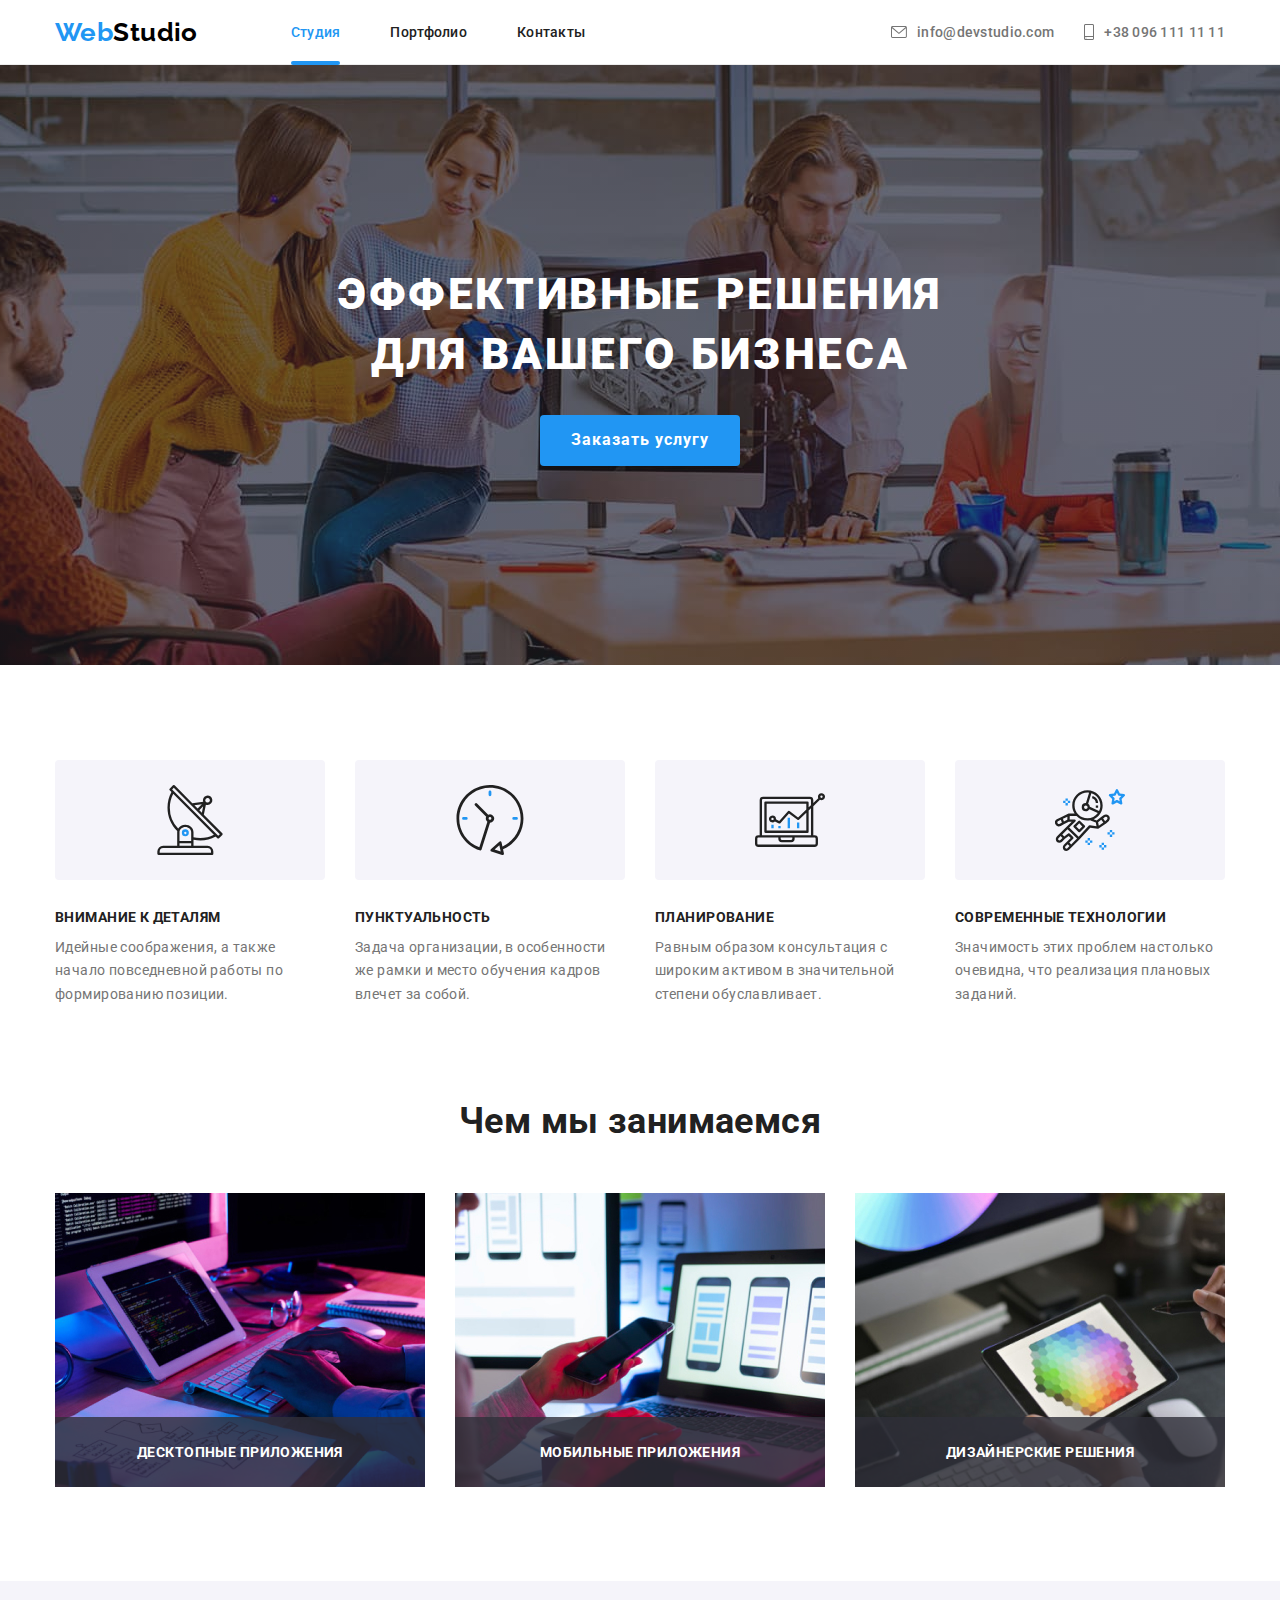
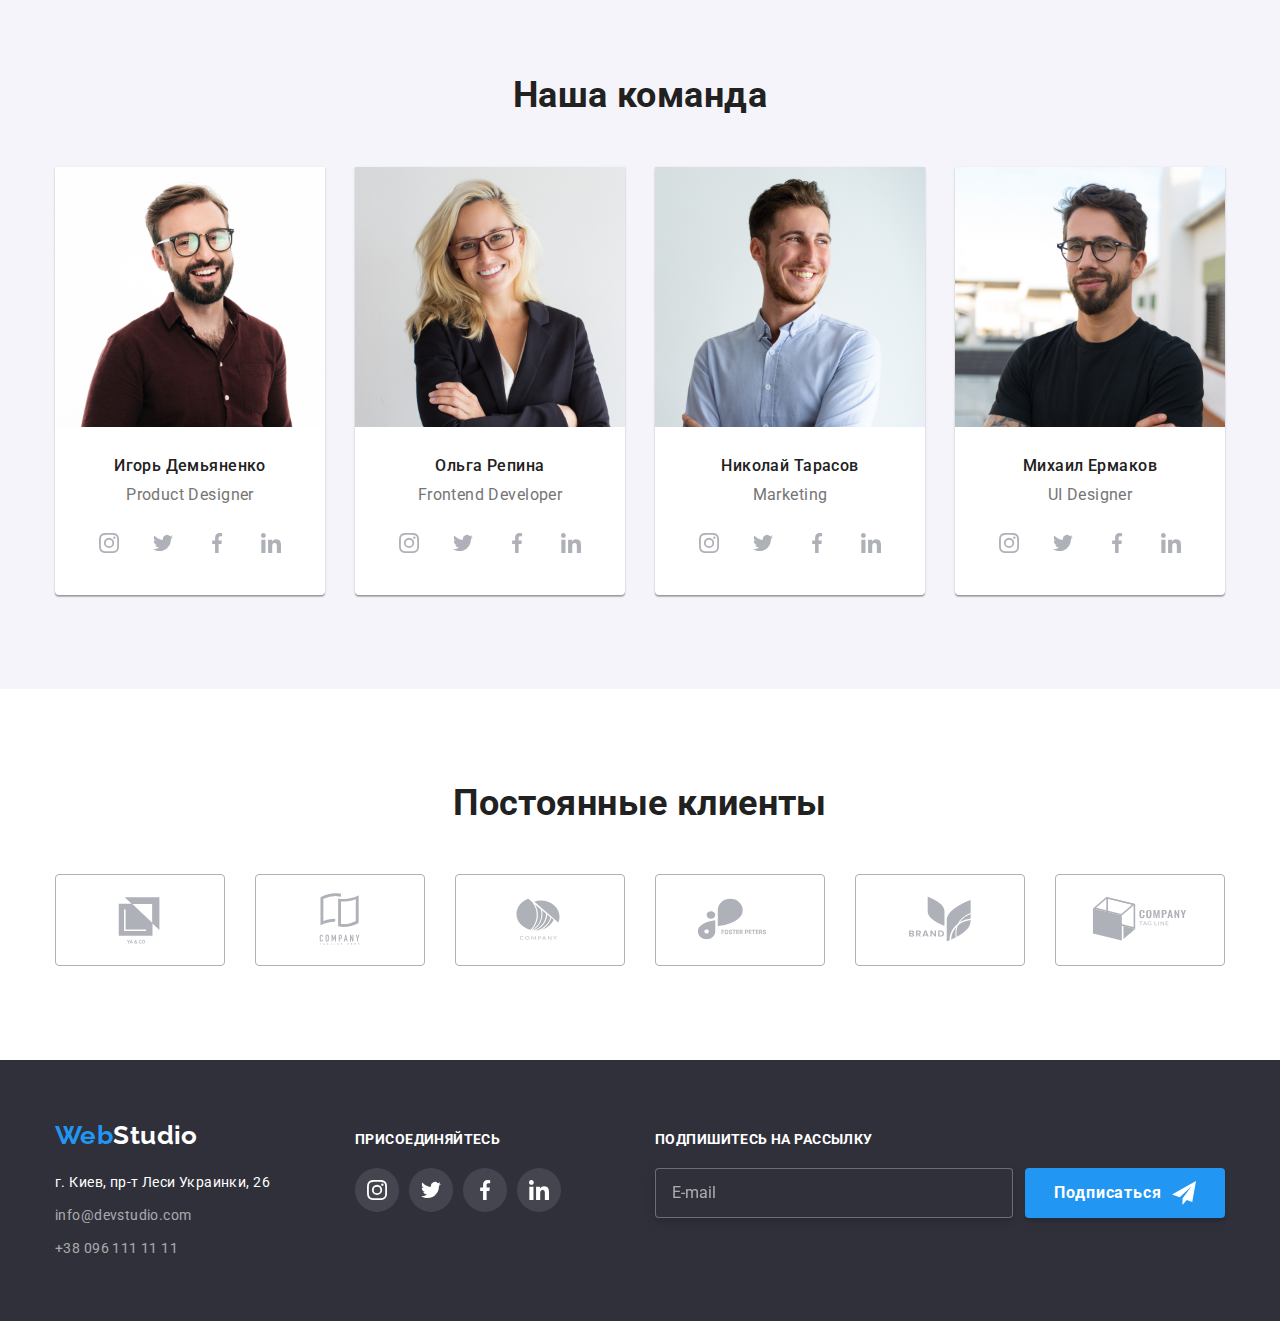
==== commit f5dfcfcb: "стилизую формы" ====
--- a/index.html
+++ b/index.html
@@ -451,7 +451,12 @@
                     <input class="form-input" type="email" name="mail" id="mail" placeholder="E-mail">
                 </div>
 
-                <button class="button primary" type="submit">Подписаться</button>
+                <button class="button primary" type="submit">
+                    Подписаться
+                    <svg class="icon" width="24" height="24">
+                        <use href="./images/icons.svg#paper-airplane"></use>
+                    </svg>
+                </button>
 
             </Form>
          
@@ -473,17 +478,26 @@
                 
                 <div class="form-field">
                     <label class="form-label" for="name">Имя</label>
-                    <input class="form-input" type="text" name="name" id="name">
+                    <input class="form-input" type="text" name="name" id="name" placeholder=" ">
+                    <svg class="icon" width="18" height="18">
+                        <use href="./images/icons.svg#person-black"></use>
+                    </svg>
                 </div>
 
                 <div class="form-field">
                     <label class="form-label" for="tel">Телефон</label>
-                    <input class="form-input" type="tel" name="tel" id="tel">
+                    <input class="form-input" type="tel" name="tel" id="tel" placeholder=" ">
+                    <svg class="icon" width="18" height="18">
+                        <use href="./images/icons.svg#phone-black"></use>
+                    </svg>
                 </div>
 
                 <div class="form-field">
                     <label class="form-label" for="mail">Почта</label>
-                    <input class="form-input" type="email" name="mail" id="mail">
+                    <input class="form-input" type="email" name="mail" id="mail" placeholder=" ">
+                    <svg class="icon" width="18" height="18">
+                        <use href="./images/icons.svg#email-black"></use>
+                    </svg>
                 </div>
 
                 <div class="form-field">
--- a/css/styles.css
+++ b/css/styles.css
@@ -241,7 +241,7 @@
   font-family: inherit;
   font-weight: bold;
   font-size: 16px;
-  line-height: 1.87;
+  line-height: 1.8;
   align-items: center;
   letter-spacing: 0.06em;
   min-width: 200px;
@@ -655,9 +655,9 @@
 }
 
 .form-footer .form-field .form-input {
-  background: #2f303a;
+  background: var(--bg-color-footer);
   min-width: 358px;
-  padding: 15px 16px;
+  padding: 16px;
   border: 1px solid rgba(255, 255, 255, 0.3);
   filter: drop-shadow(0px 4px 4px rgba(0, 0, 0, 0.15));
   border-radius: 4px;
@@ -670,7 +670,15 @@
 }
 
 .form-footer .button {
+  display: flex;
+  justify-content: center;
+  align-items: center;
   margin-left: 12px;
+  fill: var(--text-color-white);
+}
+
+.form-footer .button .icon {
+  margin-left: 10px;
 }
 
 /* beckdrop */
@@ -716,6 +724,8 @@
 
 /* button close */
 .modal .button-close {
+  padding: 0;
+  cursor: pointer;
   position: absolute;
   top: 8px;
   right: 8px;
@@ -727,9 +737,15 @@
 }
 .modal .button-close .icon {
   fill: var(--text-color-blac);
+
   margin: auto;
-}
-
+  transition: fill 250ms cubic-bezier(0.4, 0, 0.2, 1);
+}
+
+.modal .button-close:hover .icon,
+.modal .button-close:focus .icon {
+  fill: var(--accent-color);
+}
 /* modal form */
 .modal-form .form-request {
   color: var(--title-text-color);
@@ -741,6 +757,8 @@
 }
 
 .modal-form .form-field {
+  position: relative;
+  overflow: hidden;
   display: flex;
   flex-direction: column;
   margin-bottom: 10px;
@@ -761,13 +779,44 @@
 }
 
 .modal-form .form-field .form-input {
-  padding: 11px 12px;
+  padding: 12px;
+  padding-left: 42px;
   border: 1px solid rgba(33, 33, 33, 0.2);
   border-radius: 4px;
+  cursor: pointer;
+  transition: border 250ms cubic-bezier(0.4, 0, 0.2, 1),
+    padding-left 250ms cubic-bezier(0.4, 0, 0.2, 1);
+}
+.modal-form .form-field .form-input:hover,
+.modal-form .form-field .form-input:focus {
+  border: 1px solid var(--accent-color);
+}
+.modal-form .form-field .form-input:not(:placeholder-shown) {
+  padding-left: 12px;
+}
+
+.modal-form .form-field .icon {
+  position: absolute;
+  bottom: 11px;
+  left: 12px;
+  pointer-events: none;
+  fill: var(--title-text-color);
+  opacity: 1;
+  transition: fill 250ms cubic-bezier(0.4, 0, 0.2, 1), left 250ms cubic-bezier(0.4, 0, 0.2, 1),
+    opacity 200ms cubic-bezier(0.4, 0, 0.2, 1);
+}
+.modal-form .form-field .form-input:hover + .icon,
+.modal-form .form-field .form-input:focus + .icon {
+  fill: var(--accent-color);
+}
+.modal-form .form-field .form-input:not(:placeholder-shown) + .icon {
+  left: -18px;
+  opacity: 0;
 }
 
 .modal-form .form-field:nth-child(6) .form-checkbox {
   margin-right: 8px;
+  cursor: pointer;
 }
 .modal-form .form-field:nth-child(6) .form-label,
 .modal-form .form-field:nth-child(6) .link {
@@ -775,6 +824,10 @@
   font-size: 14px;
   line-height: 1.71;
   letter-spacing: 0.03em;
+}
+
+.modal-form .form-field:nth-child(6) .link {
+  color: var(--accent-color);
 }
 
 .modal-form .form-field .form-textarea {
